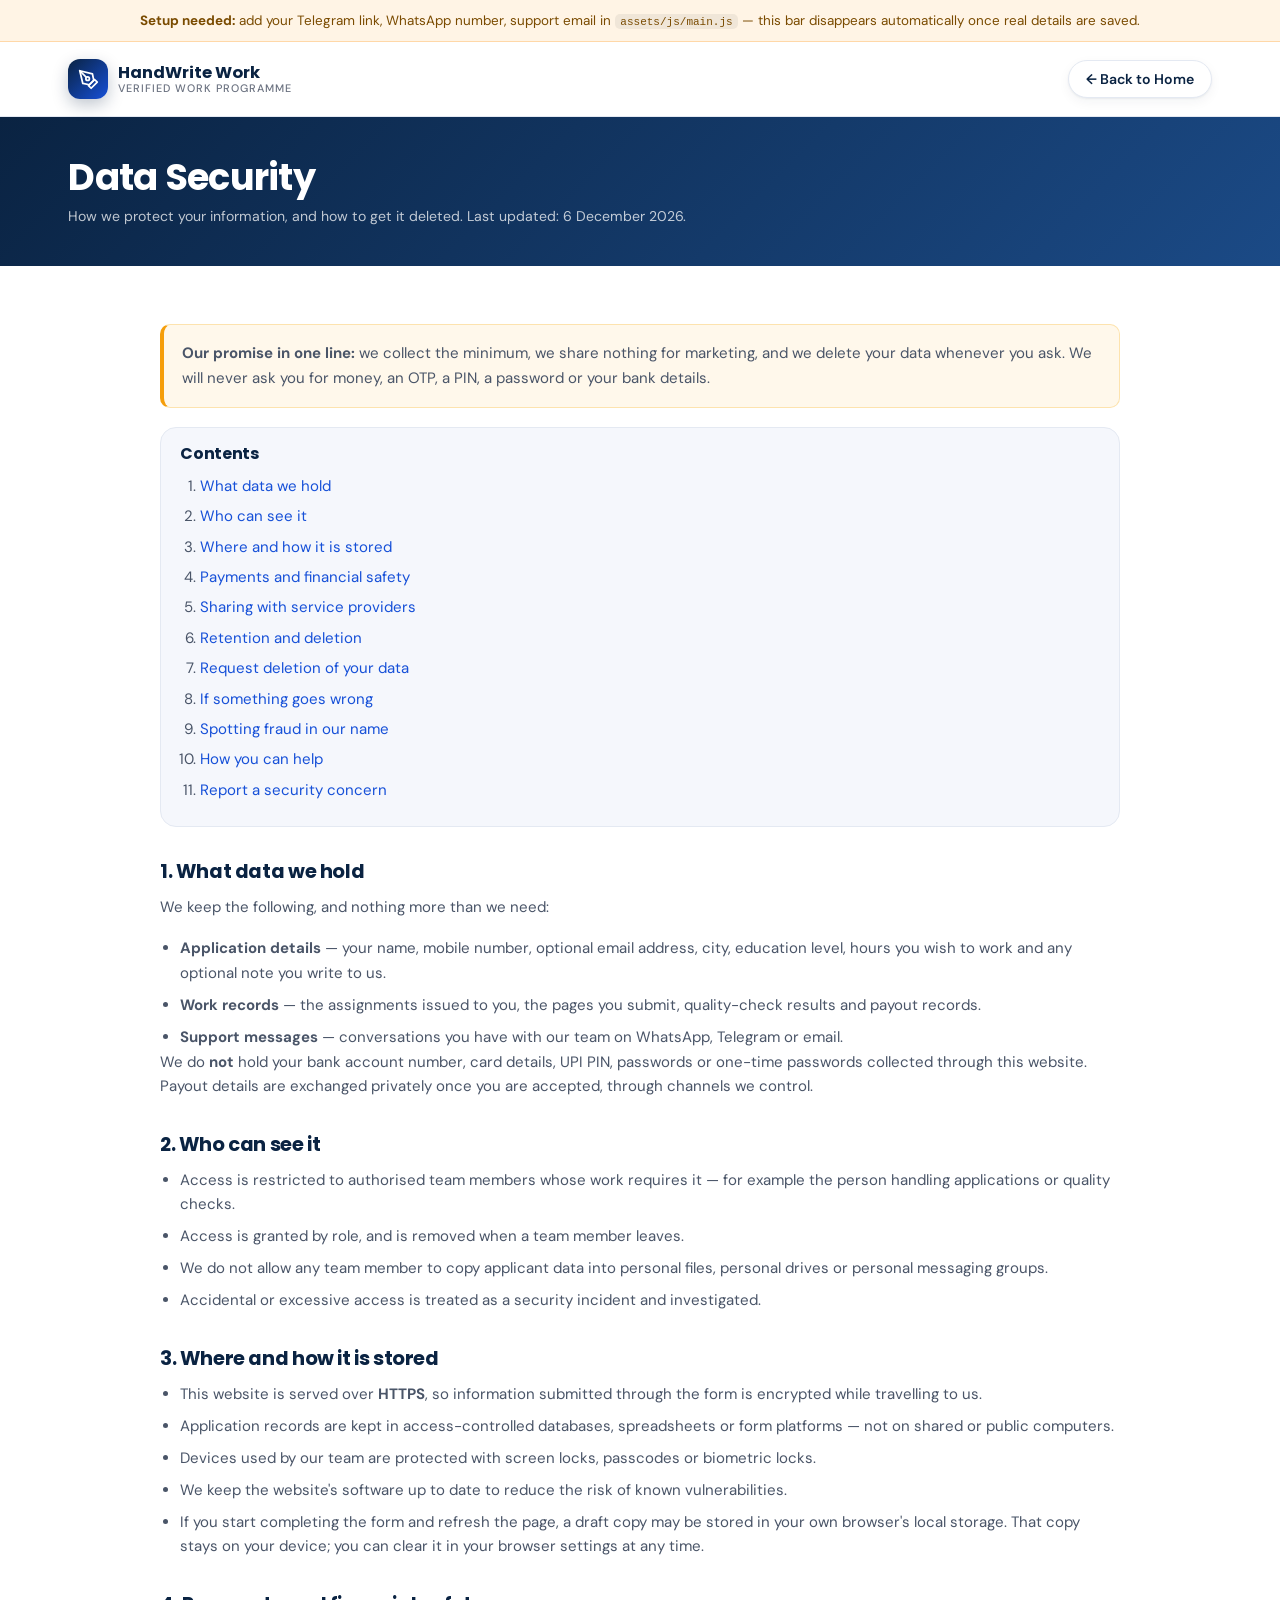
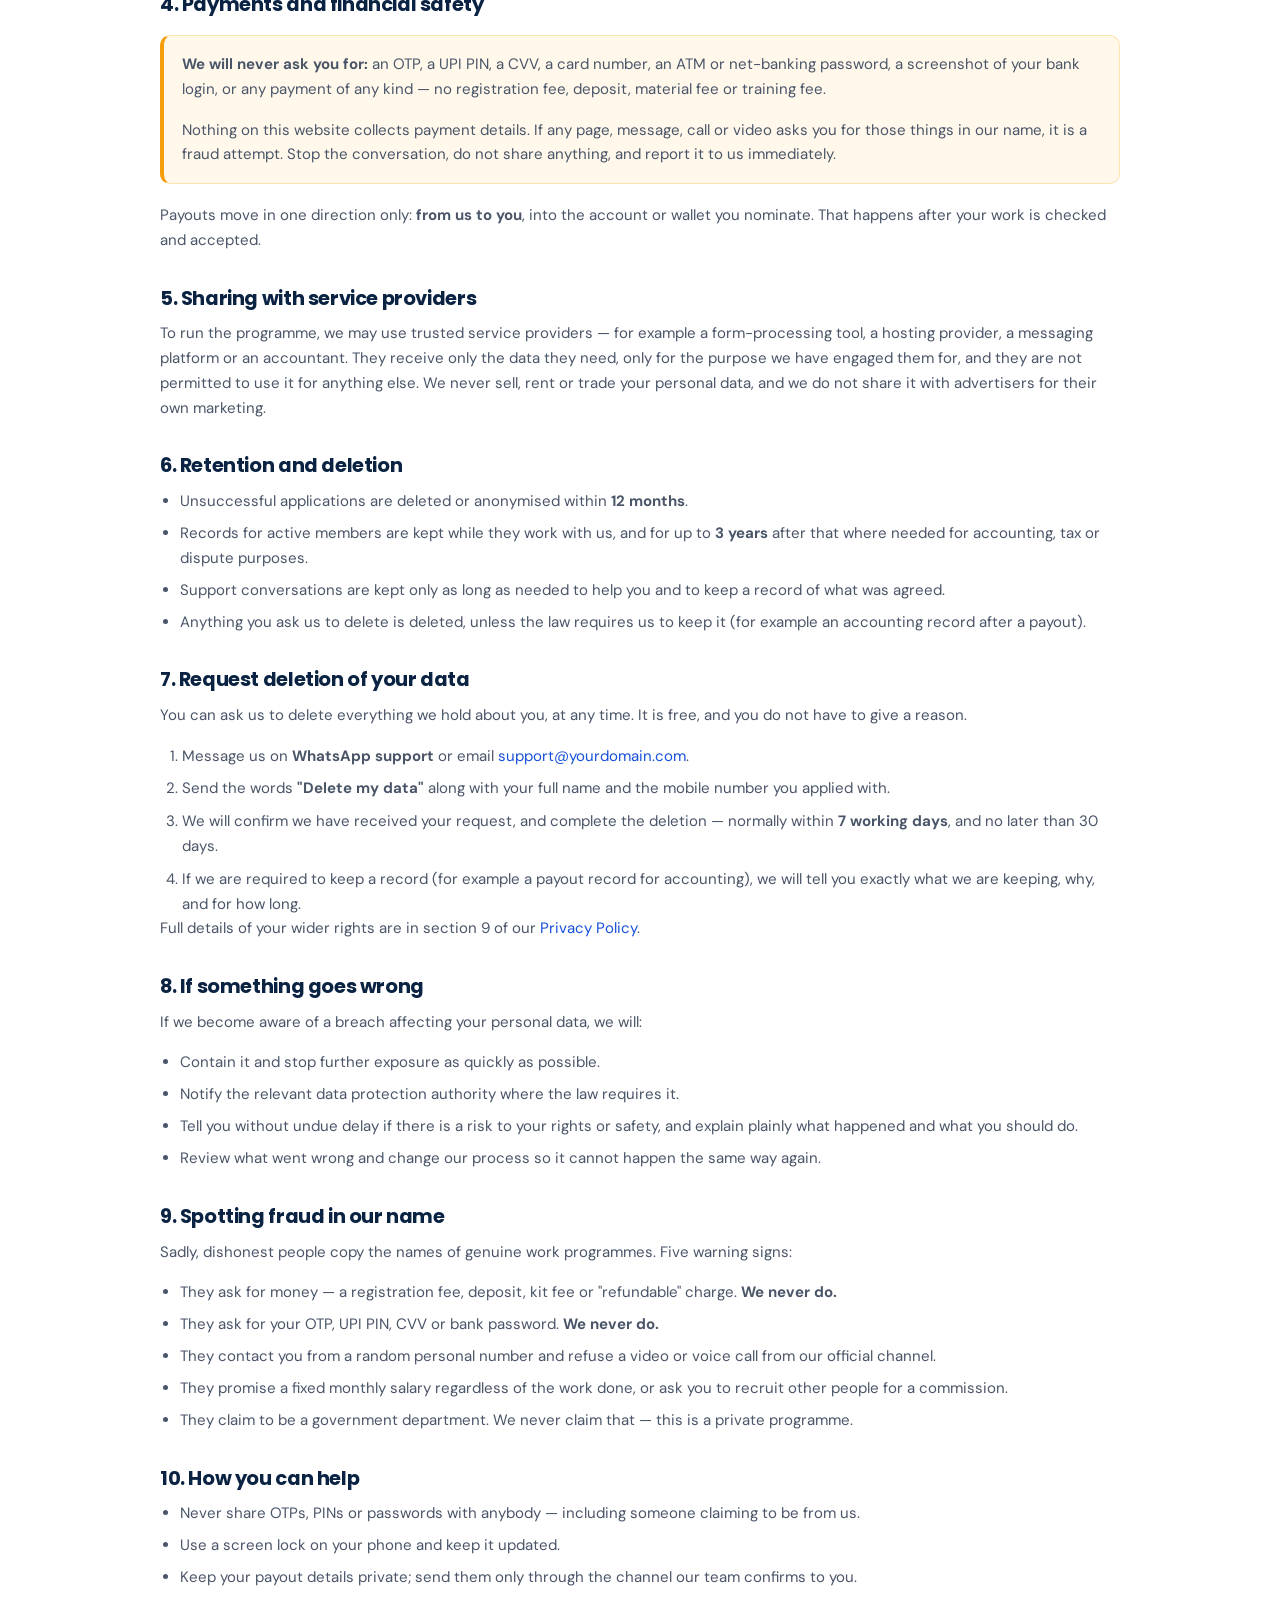
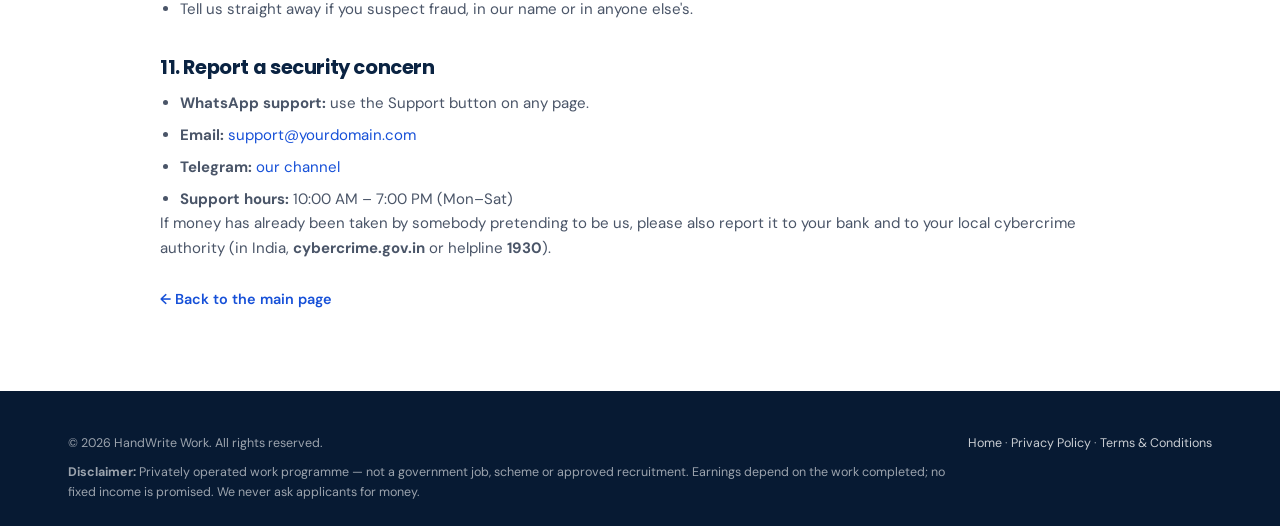
==== data-security.html @ 56290164 "Rebuild as UK-English verified work programme site with replaceable images, video section and full l" ====
<!DOCTYPE html>
<html lang="en-GB">
<head>
  <meta charset="UTF-8" />
  <meta name="viewport" content="width=device-width, initial-scale=1.0" />
  <title>Data Security | HandWrite Work</title>
  <meta name="description" content="How HandWrite Work protects your personal data — access controls, secure storage, fraud warnings, breach notification and how to request deletion of your data." />
  <meta name="theme-color" content="#0a2342" />
  <meta name="robots" content="index, follow" />
  <link rel="icon" type="image/svg+xml" href="assets/images/favicon.svg" />
  <link rel="preconnect" href="https://fonts.googleapis.com" />
  <link rel="preconnect" href="https://fonts.gstatic.com" crossorigin />
  <link href="https://fonts.googleapis.com/css2?family=Poppins:wght@500;600;700&family=DM+Sans:wght@400;500;600;700&display=swap" rel="stylesheet" />
  <link rel="stylesheet" href="assets/css/style.css" />
  <script>document.documentElement.classList.add("js");</script>
</head>
<body class="legal-page">

  <header class="site-header">
    <div class="container header-inner">
      <a href="index.html" class="brand" aria-label="HandWrite Work — home">
        <span class="brand-icon">
          <svg viewBox="0 0 24 24" fill="none" stroke="currentColor" stroke-width="2" stroke-linecap="round" stroke-linejoin="round"><path d="M12 19l7-7 3 3-7 7-3-3z"/><path d="M18 13l-1.5-7.5L2 2l3.5 14.5L13 18l5-5z"/><path d="M2 2l7.586 7.586"/><circle cx="11" cy="11" r="2"/></svg>
        </span>
        <span class="brand-text">
          <span class="js-company">HandWrite Work</span>
          <small>Verified Work Programme</small>
        </span>
      </a>
      <div class="header-cta">
        <a class="btn btn-outline" href="index.html">← Back to Home</a>
      </div>
    </div>
  </header>

  <section class="legal-hero">
    <div class="container">
      <h1>Data Security</h1>
      <p>How we protect your information, and how to get it deleted. Last updated: <span id="lastUpdated">28 September 2026</span>.</p>
    </div>
  </section>

  <main class="container legal-body">

    <div class="callout">
      <p><b>Our promise in one line:</b> we collect the minimum, we share nothing for marketing, and
      we delete your data whenever you ask. We will never ask you for money, an OTP, a PIN, a password
      or your bank details.</p>
    </div>

    <nav class="legal-toc" aria-label="Contents">
      <h2 style="margin-top:0; font-size:1rem;">Contents</h2>
      <ol>
        <li><a href="#what-we-hold">What data we hold</a></li>
        <li><a href="#access">Who can see it</a></li>
        <li><a href="#storage">Where and how it is stored</a></li>
        <li><a href="#payments">Payments and financial safety</a></li>
        <li><a href="#sharing">Sharing with service providers</a></li>
        <li><a href="#retention">Retention and deletion</a></li>
        <li><a href="#deletion">Request deletion of your data</a></li>
        <li><a href="#breach">If something goes wrong</a></li>
        <li><a href="#fraud">Spotting fraud in our name</a></li>
        <li><a href="#your-part">How you can help</a></li>
        <li><a href="#contact">Report a security concern</a></li>
      </ol>
    </nav>

    <h2 id="what-we-hold">1. What data we hold</h2>
    <p>We keep the following, and nothing more than we need:</p>
    <ul class="bullets">
      <li><b>Application details</b> — your name, mobile number, optional email address, city, education level, hours you wish to work and any optional note you write to us.</li>
      <li><b>Work records</b> — the assignments issued to you, the pages you submit, quality-check results and payout records.</li>
      <li><b>Support messages</b> — conversations you have with our team on WhatsApp, Telegram or email.</li>
    </ul>
    <p>We do <b>not</b> hold your bank account number, card details, UPI PIN, passwords or one-time
    passwords collected through this website. Payout details are exchanged privately once you are
    accepted, through channels we control.</p>

    <h2 id="access">2. Who can see it</h2>
    <ul class="bullets">
      <li>Access is restricted to authorised team members whose work requires it — for example the person handling applications or quality checks.</li>
      <li>Access is granted by role, and is removed when a team member leaves.</li>
      <li>We do not allow any team member to copy applicant data into personal files, personal drives or personal messaging groups.</li>
      <li>Accidental or excessive access is treated as a security incident and investigated.</li>
    </ul>

    <h2 id="storage">3. Where and how it is stored</h2>
    <ul class="bullets">
      <li>This website is served over <b>HTTPS</b>, so information submitted through the form is encrypted while travelling to us.</li>
      <li>Application records are kept in access-controlled databases, spreadsheets or form platforms — not on shared or public computers.</li>
      <li>Devices used by our team are protected with screen locks, passcodes or biometric locks.</li>
      <li>We keep the website's software up to date to reduce the risk of known vulnerabilities.</li>
      <li>If you start completing the form and refresh the page, a draft copy may be stored in your own browser's local storage. That copy stays on your device; you can clear it in your browser settings at any time.</li>
    </ul>

    <h2 id="payments">4. Payments and financial safety</h2>
    <div class="callout">
      <p><b>We will never ask you for:</b> an OTP, a UPI PIN, a CVV, a card number, an ATM or net-banking
      password, a screenshot of your bank login, or any payment of any kind — no registration fee,
      deposit, material fee or training fee.</p>
      <p class="mb-0">Nothing on this website collects payment details. If any page, message, call or
      video asks you for those things in our name, it is a fraud attempt. Stop the conversation, do not
      share anything, and report it to us immediately.</p>
    </div>
    <p>Payouts move in one direction only: <b>from us to you</b>, into the account or wallet you
    nominate. That happens after your work is checked and accepted.</p>

    <h2 id="sharing">5. Sharing with service providers</h2>
    <p>To run the programme, we may use trusted service providers — for example a form-processing tool, a
    hosting provider, a messaging platform or an accountant. They receive only the data they need, only
    for the purpose we have engaged them for, and they are not permitted to use it for anything else.
    We never sell, rent or trade your personal data, and we do not share it with advertisers for their
    own marketing.</p>

    <h2 id="retention">6. Retention and deletion</h2>
    <ul class="bullets">
      <li>Unsuccessful applications are deleted or anonymised within <b>12 months</b>.</li>
      <li>Records for active members are kept while they work with us, and for up to <b>3 years</b> after that where needed for accounting, tax or dispute purposes.</li>
      <li>Support conversations are kept only as long as needed to help you and to keep a record of what was agreed.</li>
      <li>Anything you ask us to delete is deleted, unless the law requires us to keep it (for example an accounting record after a payout).</li>
    </ul>

    <h2 id="deletion">7. Request deletion of your data</h2>
    <p>You can ask us to delete everything we hold about you, at any time. It is free, and you do not
    have to give a reason.</p>
    <ol class="numbered">
      <li>Message us on <b>WhatsApp support</b> or email <a class="js-email-text" href="#">support@yourdomain.com</a>.</li>
      <li>Send the words <b>"Delete my data"</b> along with your full name and the mobile number you applied with.</li>
      <li>We will confirm we have received your request, and complete the deletion — normally within <b>7 working days</b>, and no later than 30 days.</li>
      <li>If we are required to keep a record (for example a payout record for accounting), we will tell you exactly what we are keeping, why, and for how long.</li>
    </ol>
    <p>Full details of your wider rights are in section 9 of our
    <a href="privacy-policy.html#your-rights">Privacy Policy</a>.</p>

    <h2 id="breach">8. If something goes wrong</h2>
    <p>If we become aware of a breach affecting your personal data, we will:</p>
    <ul class="bullets">
      <li>Contain it and stop further exposure as quickly as possible.</li>
      <li>Notify the relevant data protection authority where the law requires it.</li>
      <li>Tell you without undue delay if there is a risk to your rights or safety, and explain plainly what happened and what you should do.</li>
      <li>Review what went wrong and change our process so it cannot happen the same way again.</li>
    </ul>

    <h2 id="fraud">9. Spotting fraud in our name</h2>
    <p>Sadly, dishonest people copy the names of genuine work programmes. Five warning signs:</p>
    <ul class="bullets">
      <li>They ask for money — a registration fee, deposit, kit fee or "refundable" charge. <b>We never do.</b></li>
      <li>They ask for your OTP, UPI PIN, CVV or bank password. <b>We never do.</b></li>
      <li>They contact you from a random personal number and refuse a video or voice call from our official channel.</li>
      <li>They promise a fixed monthly salary regardless of the work done, or ask you to recruit other people for a commission.</li>
      <li>They claim to be a government department. We never claim that — this is a private programme.</li>
    </ul>

    <h2 id="your-part">10. How you can help</h2>
    <ul class="bullets">
      <li>Never share OTPs, PINs or passwords with anybody — including someone claiming to be from us.</li>
      <li>Use a screen lock on your phone and keep it updated.</li>
      <li>Keep your payout details private; send them only through the channel our team confirms to you.</li>
      <li>Tell us straight away if you suspect fraud, in our name or in anyone else's.</li>
    </ul>

    <h2 id="contact">11. Report a security concern</h2>
    <ul class="bullets">
      <li><b>WhatsApp support:</b> use the Support button on any page.</li>
      <li><b>Email:</b> <a class="js-email-text" href="#">support@yourdomain.com</a></li>
      <li><b>Telegram:</b> <a class="js-telegram-text" href="#" target="_blank" rel="noopener">our channel</a></li>
      <li><b>Support hours:</b> <span class="js-hours">10:00 AM – 7:00 PM (Mon–Sat)</span></li>
    </ul>
    <p>If money has already been taken by somebody pretending to be us, please also report it to your
    bank and to your local cybercrime authority (in India, <b>cybercrime.gov.in</b> or helpline
    <b>1930</b>).</p>

    <p class="mt-3"><a class="back-link" href="index.html">← Back to the main page</a></p>
  </main>

  <footer class="site-footer footer">
    <div class="container">
      <div class="footer-bottom" style="margin-top:0; border-top:0; padding-top:0;">
        <div>© <span id="year">2026</span> <span class="js-company">HandWrite Work</span>. All rights reserved.</div>
        <div>
          <a href="index.html">Home</a> ·
          <a href="privacy-policy.html">Privacy Policy</a> ·
          <a href="terms.html">Terms &amp; Conditions</a>
        </div>
        <div class="disclaimer-line">
          <b>Disclaimer:</b> Privately operated work programme — not a government job, scheme or approved
          recruitment. Earnings depend on the work completed; no fixed income is promised. We never ask
          applicants for money.
        </div>
      </div>
    </div>
  </footer>

  <script src="assets/js/main.js"></script>
</body>
</html>
---- assets/css/style.css ----
/* ============================================================================
   HandWrite Work — style.css
   Premium, mobile-first design system.  No build step required.
   ============================================================================ */

/* ---------- Design tokens ---------- */
:root {
  --navy: #0a2342;
  --navy-600: #123a6b;
  --navy-500: #1b4a86;
  --primary: #1650d8;
  --primary-600: #1140b0;
  --primary-50: #eef3ff;
  --green: #0f9d58;
  --whatsapp: #1faa59;
  --telegram: #229ed9;
  --amber: #f59e0b;
  --amber-50: #fff8eb;
  --danger: #dc2626;
  --ink: #0f172a;
  --ink-soft: #4a5568;
  --ink-mute: #6b7280;
  --line: #e4e9f2;
  --bg: #f5f7fc;
  --white: #ffffff;

  --r-sm: 10px;
  --r: 16px;
  --r-lg: 22px;
  --r-xl: 30px;

  --sh-1: 0 1px 2px rgba(10, 35, 66, .06), 0 4px 12px rgba(10, 35, 66, .05);
  --sh-2: 0 8px 26px rgba(10, 35, 66, .09);
  --sh-3: 0 20px 55px rgba(10, 35, 66, .16);

  --container: 1180px;
  --header-h: 74px;
}

/* ---------- Reset ---------- */
*, *::before, *::after { box-sizing: border-box; }

html { -webkit-text-size-adjust: 100%; scroll-behavior: smooth; scroll-padding-top: calc(var(--header-h) + 12px); }

body {
  margin: 0;
  font-family: "DM Sans", -apple-system, BlinkMacSystemFont, "Segoe UI", Roboto, sans-serif;
  font-size: 1rem;
  line-height: 1.65;
  color: var(--ink);
  background: var(--bg);
  -webkit-font-smoothing: antialiased;
  overflow-x: hidden;
}

img, svg, video, iframe { max-width: 100%; display: block; }
img { height: auto; }

h1, h2, h3, h4 { font-family: "Poppins", "DM Sans", sans-serif; color: var(--navy); margin: 0 0 .6em; line-height: 1.18; letter-spacing: -0.02em; }
h1 { font-size: clamp(1.95rem, 5.2vw, 3.2rem); font-weight: 700; }
h2 { font-size: clamp(1.5rem, 3.4vw, 2.25rem); font-weight: 700; }
h3 { font-size: 1.12rem; font-weight: 600; }
h4 { font-size: .95rem; font-weight: 600; letter-spacing: .01em; }
p { margin: 0 0 1rem; }
a { color: var(--primary); text-decoration: none; }
a:hover { text-decoration: underline; }
b, strong { font-weight: 700; }
ul, ol { margin: 0; padding: 0; list-style: none; }

:focus-visible { outline: 3px solid rgba(22, 80, 216, .45); outline-offset: 2px; border-radius: 6px; }

.container { width: 100%; max-width: var(--container); margin: 0 auto; padding: 0 1.15rem; }

/* ---------- Buttons ---------- */
.btn {
  --btn-bg: var(--primary);
  --btn-fg: #fff;
  display: inline-flex;
  align-items: center;
  justify-content: center;
  gap: .55rem;
  padding: .82rem 1.35rem;
  border: 1px solid transparent;
  border-radius: 999px;
  background: var(--btn-bg);
  color: var(--btn-fg);
  font-weight: 600;
  font-size: .95rem;
  line-height: 1;
  text-align: center;
  cursor: pointer;
  transition: transform .18s ease, box-shadow .18s ease, background .18s ease, border-color .18s ease;
  box-shadow: var(--sh-1);
  white-space: nowrap;
}
.btn:hover { text-decoration: none; transform: translateY(-2px); box-shadow: var(--sh-2); }
.btn:active { transform: translateY(0); }
.btn svg { width: 18px; height: 18px; flex: 0 0 auto; }

.btn-primary { --btn-bg: linear-gradient(135deg, var(--primary), #2f6bff); box-shadow: 0 8px 22px rgba(22, 80, 216, .28); }
.btn-whatsapp { --btn-bg: var(--whatsapp); }
.btn-telegram { --btn-bg: var(--telegram); }
.btn-amber { --btn-bg: var(--amber); --btn-fg: #3a2600; }
.btn-outline { --btn-bg: #fff; --btn-fg: var(--navy); border-color: var(--line); }
.btn-ghost { --btn-bg: transparent; --btn-fg: var(--navy); border-color: rgba(10, 35, 66, .16); box-shadow: none; }
.btn-wide { width: 100%; }

.cta-row { display: flex; flex-wrap: wrap; gap: .7rem; }

/* ---------- Header ---------- */
.site-header {
  position: sticky; top: 0; z-index: 60;
  background: rgba(255, 255, 255, .88);
  backdrop-filter: saturate(180%) blur(14px);
  border-bottom: 1px solid var(--line);
}
.header-inner { min-height: var(--header-h); display: flex; align-items: center; justify-content: space-between; gap: 1rem; }

.brand { display: inline-flex; align-items: center; gap: .6rem; color: inherit; }
.brand:hover { text-decoration: none; }
.brand-icon {
  width: 40px; height: 40px; border-radius: 12px; flex: 0 0 auto;
  display: grid; place-items: center; color: #fff;
  background: linear-gradient(135deg, var(--navy), var(--primary));
  box-shadow: 0 6px 16px rgba(10, 35, 66, .25);
}
.brand-icon svg { width: 21px; height: 21px; }
.brand-text { font-family: "Poppins", sans-serif; font-weight: 700; font-size: 1.02rem; line-height: 1.15; color: var(--navy); }
.brand-text small { display: block; font-family: "DM Sans", sans-serif; font-weight: 500; font-size: .68rem; letter-spacing: .09em; text-transform: uppercase; color: var(--ink-mute); }

.nav-desktop { display: none; align-items: center; gap: 1.45rem; }
.nav-desktop a { color: var(--ink-soft); font-weight: 500; font-size: .93rem; position: relative; padding: .3rem 0; }
.nav-desktop a:hover { color: var(--navy); text-decoration: none; }
.nav-desktop a.active { color: var(--primary); }
.nav-desktop a.active::after {
  content: ""; position: absolute; left: 0; right: 0; bottom: -2px; height: 2px; border-radius: 2px; background: var(--primary);
}

.header-cta { display: flex; align-items: center; gap: .5rem; }
.header-cta .btn { padding: .68rem 1.05rem; font-size: .88rem; }
.header-cta .btn-ghost { display: none; }

/* ---------- Setup warning bar (disappears once config is filled) ---------- */
.config-bar {
  background: #fff4e5; color: #7a4b00; border-bottom: 1px solid #ffd8a8;
  font-size: .84rem; padding: .6rem 1.15rem; text-align: center;
}
.config-bar code { background: rgba(0,0,0,.06); padding: .1rem .35rem; border-radius: 5px; font-size: .82em; }

/* ---------- Hero ---------- */
.hero {
  position: relative; overflow: hidden;
  background:
    radial-gradient(1000px 520px at 88% -8%, rgba(34, 158, 217, .18), transparent 62%),
    radial-gradient(760px 460px at 4% 6%, rgba(22, 80, 216, .14), transparent 60%),
    linear-gradient(180deg, #ffffff 0%, var(--bg) 100%);
  padding: 2.4rem 0 2.8rem;
}
.hero-grid { display: grid; gap: 2.2rem; }

.badge-row { display: flex; flex-wrap: wrap; gap: .5rem; margin-bottom: 1.15rem; }
.badge {
  display: inline-flex; align-items: center; gap: .42rem;
  padding: .4rem .8rem; border-radius: 999px;
  background: #fff; border: 1px solid var(--line);
  font-size: .79rem; font-weight: 600; color: var(--navy-600);
  box-shadow: var(--sh-1);
}
.badge .dot { width: 7px; height: 7px; border-radius: 50%; background: var(--green); box-shadow: 0 0 0 3px rgba(15, 157, 88, .16); }
.badge-gold { background: var(--amber-50); border-color: #fde3ae; color: #7a4b00; }

h1 .hl {
  background: linear-gradient(180deg, transparent 62%, rgba(245, 158, 11, .42) 62%);
  border-radius: 3px;
}
.hero-sub { font-size: clamp(1rem, 2.4vw, 1.12rem); color: var(--ink-soft); max-width: 34rem; }
.hero-sub b { color: var(--navy); }

.trust-row { display: flex; flex-wrap: wrap; gap: .45rem 1.15rem; margin: 1.35rem 0 0; }
.trust-row span { display: inline-flex; align-items: center; gap: .42rem; font-size: .87rem; font-weight: 600; color: var(--navy-600); }
.check-ic { width: 18px; height: 18px; border-radius: 50%; background: rgba(15, 157, 88, .13); color: var(--green); display: grid; place-items: center; }
.check-ic svg { width: 11px; height: 11px; }

.hero-note {
  margin-top: 1.5rem; padding: .85rem 1rem;
  background: #fff; border: 1px dashed #cdd8ea; border-left: 4px solid var(--amber);
  border-radius: var(--r-sm); font-size: .84rem; color: var(--ink-soft);
}

.hero-media { position: relative; }
.hero-media .frame {
  border-radius: var(--r-xl); overflow: hidden; box-shadow: var(--sh-3);
  border: 7px solid #fff; background: #fff;
}
.hero-media .frame img { width: 100%; aspect-ratio: 4 / 3; object-fit: cover; }

.float-card {
  position: absolute; display: flex; align-items: center; gap: .6rem;
  background: #fff; border-radius: 14px; padding: .6rem .8rem;
  box-shadow: var(--sh-2); font-size: .8rem; font-weight: 700; color: var(--navy); line-height: 1.25;
}
.float-card small { display: block; font-weight: 500; font-size: .72rem; color: var(--ink-mute); }
.float-card .pill { width: 32px; height: 32px; border-radius: 10px; display: grid; place-items: center; flex: 0 0 auto; }
.pill-green { background: rgba(15, 157, 88, .13); color: var(--green); }
.pill-blue { background: rgba(34, 158, 217, .14); color: #1189c4; }
.pill-amber { background: var(--amber-50); color: #b26b00; }
.fc-1 { bottom: .9rem; left: .9rem; }
.fc-2 { top: .9rem; right: .9rem; }

/* ---------- Verified strip ---------- */
.verified-strip {
  background: linear-gradient(135deg, var(--navy) 0%, var(--navy-500) 100%);
  color: #fff; padding: 1.6rem 0;
}
.verified-strip h2 { color: #fff; font-size: 1.05rem; margin: 0 0 .2rem; }
.verified-strip p { color: rgba(255, 255, 255, .74); font-size: .85rem; margin: 0; }
.verified-head { display: flex; align-items: center; gap: .8rem; margin-bottom: 1.15rem; }
.verified-seal {
  width: 46px; height: 46px; flex: 0 0 auto; border-radius: 50%;
  display: grid; place-items: center; background: rgba(255, 255, 255, .12);
  border: 1px solid rgba(255, 255, 255, .28); color: #ffd479;
}
.verified-seal svg { width: 23px; height: 23px; }
.verified-grid { display: grid; gap: .6rem; }
.verified-item {
  display: flex; align-items: center; gap: .55rem;
  background: rgba(255, 255, 255, .07); border: 1px solid rgba(255, 255, 255, .13);
  border-radius: 12px; padding: .65rem .85rem; font-size: .85rem; font-weight: 500;
}
.verified-item .vk {
  width: 20px; height: 20px; border-radius: 50%; flex: 0 0 auto;
  background: rgba(52, 211, 153, .2); color: #6ee7b7; display: grid; place-items: center;
}
.verified-item .vk svg { width: 12px; height: 12px; }

/* ---------- Stats ---------- */
.stats { background: #fff; border-bottom: 1px solid var(--line); }
.stats-grid { display: grid; grid-template-columns: repeat(2, 1fr); gap: 1rem; padding: 1.5rem 0; }
.stats-grid > div { text-align: center; padding: .4rem; }
.stat-num { font-family: "Poppins", sans-serif; font-weight: 700; font-size: clamp(1.1rem, 3.4vw, 1.5rem); color: var(--navy); line-height: 1.2; }
.stat-label { font-size: .78rem; color: var(--ink-mute); font-weight: 500; }

/* ---------- Section shell ---------- */
.section { padding: 3.2rem 0; }
.section-head { max-width: 46rem; margin-bottom: 2rem; }
.eyebrow {
  display: inline-block; margin-bottom: .7rem; padding: .32rem .78rem;
  background: var(--primary-50); color: var(--primary-600);
  border-radius: 999px; font-size: .74rem; font-weight: 700;
  letter-spacing: .09em; text-transform: uppercase;
}
.lead { color: var(--ink-soft); font-size: 1.02rem; }

.split { display: grid; gap: 2rem; align-items: center; }
.work-img img { width: 100%; border-radius: var(--r-lg); box-shadow: var(--sh-2); aspect-ratio: 4 / 3; object-fit: cover; }

/* ---------- Cards ---------- */
.cards { display: grid; gap: 1rem; }
.card {
  background: #fff; border: 1px solid var(--line); border-radius: var(--r-lg);
  padding: 1.35rem 1.25rem; box-shadow: var(--sh-1);
  transition: transform .2s ease, box-shadow .2s ease, border-color .2s ease;
}
.card:hover { transform: translateY(-3px); box-shadow: var(--sh-2); border-color: #d3ddf0; }
.card h3 { margin-bottom: .35rem; }
.card p { margin: 0; color: var(--ink-soft); font-size: .9rem; }
.ic { width: 44px; height: 44px; border-radius: 13px; display: grid; place-items: center; margin-bottom: .85rem; }
.ic svg { width: 21px; height: 21px; }
.ic-blue { background: var(--primary-50); color: var(--primary); }
.ic-green { background: rgba(15, 157, 88, .12); color: var(--green); }
.ic-amber { background: var(--amber-50); color: #b26b00; }
.ic-teal { background: rgba(34, 158, 217, .13); color: #1189c4; }
.ic-navy { background: rgba(10, 35, 66, .08); color: var(--navy); }

/* ---------- Steps ---------- */
.steps { display: grid; gap: 1rem; counter-reset: step; }
.step {
  position: relative; background: #fff; border: 1px solid var(--line);
  border-radius: var(--r-lg); padding: 1.3rem 1.25rem 1.3rem 1.25rem; box-shadow: var(--sh-1);
}
.step-num {
  width: 36px; height: 36px; border-radius: 11px; display: grid; place-items: center;
  background: linear-gradient(135deg, var(--navy), var(--primary)); color: #fff;
  font-family: "Poppins", sans-serif; font-weight: 700; font-size: .92rem; margin-bottom: .8rem;
}
.step h3 { margin-bottom: .3rem; font-size: 1.05rem; }
.step p { margin: 0; color: var(--ink-soft); font-size: .89rem; }

/* ---------- Tick lists ---------- */
.tick-list { display: grid; gap: .7rem; }
.tick-list li { display: flex; gap: .65rem; align-items: flex-start; font-size: .92rem; color: var(--ink-soft); }
.tick-list li b { color: var(--navy); }
.tk { width: 21px; height: 21px; flex: 0 0 auto; margin-top: .18rem; border-radius: 50%; background: rgba(15, 157, 88, .13); color: var(--green); display: grid; place-items: center; }
.tk svg { width: 12px; height: 12px; }
.cross-list li .tk { background: rgba(220, 38, 38, .1); color: var(--danger); }

/* ---------- Payout / highlight bands ---------- */
.band { background: #fff; border-top: 1px solid var(--line); border-bottom: 1px solid var(--line); }
.payout-grid { display: grid; gap: 1.1rem; }
.payout-card {
  background: linear-gradient(150deg, var(--navy) 0%, var(--navy-600) 100%);
  color: #fff; border-radius: var(--r-lg); padding: 1.6rem 1.4rem; box-shadow: var(--sh-2);
}
.payout-card h3 { color: #fff; }
.payout-card p { color: rgba(255, 255, 255, .8); font-size: .9rem; }
.methods { display: flex; flex-wrap: wrap; gap: .5rem; margin-top: .9rem; }
.method {
  display: inline-flex; align-items: center; gap: .4rem;
  background: rgba(255, 255, 255, .12); border: 1px solid rgba(255, 255, 255, .2);
  border-radius: 999px; padding: .38rem .8rem; font-size: .8rem; font-weight: 600;
}
.fee-card {
  background: #fff; border: 1px solid var(--line); border-radius: var(--r-lg);
  padding: 1.5rem 1.35rem; box-shadow: var(--sh-1);
}
.fee-card .big {
  font-family: "Poppins", sans-serif; font-size: 2rem; font-weight: 700; color: var(--green);
  line-height: 1; margin-bottom: .35rem;
}

/* ---------- Section blocks on white ---------- */
.on-white { background: #fff; }
.sec-grid { display: grid; gap: 1rem; }
.sec-item { background: #fff; border: 1px solid var(--line); border-radius: var(--r-lg); padding: 1.3rem 1.2rem; box-shadow: var(--sh-1); }
.sec-item .ic { margin-bottom: .8rem; }
.sec-item h3 { font-size: 1.01rem; margin-bottom: .3rem; }
.sec-item p { margin: 0; font-size: .88rem; color: var(--ink-soft); }

/* ---------- Video ---------- */
.video-wrap { display: grid; gap: 1.5rem; align-items: center; }
.video-stage {
  position: relative; width: 100%; aspect-ratio: 16 / 9; border-radius: var(--r-lg);
  overflow: hidden; cursor: pointer; background-color: var(--navy); background-size: cover; background-position: center;
  box-shadow: var(--sh-3); border: 1px solid rgba(10, 35, 66, .12);
}
.video-stage::after {
  content: ""; position: absolute; inset: 0;
  background: linear-gradient(180deg, rgba(6, 22, 44, .12) 0%, rgba(6, 22, 44, .55) 100%);
  transition: opacity .2s ease;
}
.video-stage:hover::after { opacity: .82; }
.video-stage.playing::after { display: none; }
.video-stage iframe, .video-stage video { position: absolute; inset: 0; width: 100%; height: 100%; border: 0; }
.play-btn {
  position: absolute; z-index: 2; top: 50%; left: 50%; transform: translate(-50%, -50%);
  width: 76px; height: 76px; border-radius: 50%; border: 0; cursor: pointer;
  display: grid; place-items: center; color: #fff;
  background: rgba(255, 255, 255, .16); backdrop-filter: blur(6px);
  box-shadow: 0 0 0 12px rgba(255, 255, 255, .12);
  transition: transform .2s ease, background .2s ease;
}
.video-stage:hover .play-btn { transform: translate(-50%, -50%) scale(1.07); background: var(--primary); }
.play-btn svg { width: 27px; height: 27px; margin-left: 3px; }
.video-badge {
  position: absolute; z-index: 2; top: .9rem; left: .9rem;
  background: rgba(255, 255, 255, .92); color: var(--navy);
  border-radius: 999px; padding: .35rem .8rem; font-size: .76rem; font-weight: 700;
}
.video-caption {
  position: absolute; z-index: 2; left: 1rem; right: 1rem; bottom: .9rem;
  color: #fff; font-size: .88rem; font-weight: 500; text-shadow: 0 1px 6px rgba(0, 0, 0, .45);
}
.video-soon {
  position: absolute; z-index: 3; left: 50%; bottom: 1rem; transform: translate(-50%, 12px);
  background: rgba(255, 255, 255, .96); color: var(--navy); border-radius: 999px;
  padding: .45rem .95rem; font-size: .8rem; font-weight: 600; opacity: 0;
  transition: opacity .25s ease, transform .25s ease; pointer-events: none; white-space: nowrap;
}
.video-soon.show { opacity: 1; transform: translate(-50%, 0); }

/* ---------- Channels ---------- */
.channels { display: grid; gap: 1rem; }
.channel {
  border-radius: var(--r-lg); padding: 1.4rem 1.3rem; border: 1px solid var(--line);
  background: #fff; box-shadow: var(--sh-1);
}
.channel h3 { display: flex; align-items: center; gap: .5rem; margin-bottom: .35rem; }
.channel h3 svg { width: 20px; height: 20px; }
.channel p { font-size: .89rem; color: var(--ink-soft); }
.channel-telegram { border-top: 4px solid var(--telegram); }
.channel-whatsapp { border-top: 4px solid var(--whatsapp); }
.channel-primary { border-top: 4px solid var(--primary); }

/* ---------- FAQ ---------- */
.faq-list { display: grid; gap: .65rem; }
details.faq {
  background: #fff; border: 1px solid var(--line); border-radius: var(--r);
  padding: 0 1.1rem; box-shadow: var(--sh-1); transition: border-color .2s ease;
}
details.faq[open] { border-color: #cbd8ee; }
details.faq summary {
  cursor: pointer; list-style: none; padding: 1rem 0;
  font-weight: 600; color: var(--navy); font-size: .95rem;
  display: flex; align-items: center; justify-content: space-between; gap: 1rem;
}
details.faq summary::-webkit-details-marker { display: none; }
details.faq summary::after {
  content: "+"; flex: 0 0 auto; width: 24px; height: 24px; border-radius: 8px;
  display: grid; place-items: center; background: var(--primary-50); color: var(--primary);
  font-weight: 700; font-size: 1rem; transition: transform .2s ease;
}
details.faq[open] summary::after { content: "–"; }
details.faq p { margin: 0 0 1rem; color: var(--ink-soft); font-size: .9rem; }

/* ---------- Apply / form ---------- */
.apply { background: linear-gradient(180deg, #fff 0%, var(--bg) 100%); }
.apply-grid { display: grid; gap: 2rem; }
.side-points { display: grid; gap: .8rem; margin-top: 1.3rem; }
.side-point { display: flex; gap: .75rem; align-items: flex-start; }
.side-point .ic { margin: 0; width: 40px; height: 40px; border-radius: 12px; }
.side-point b { display: block; color: var(--navy); font-size: .93rem; }
.side-point span { font-size: .85rem; color: var(--ink-mute); }

.form-card {
  background: #fff; border: 1px solid var(--line); border-radius: var(--r-xl);
  padding: 1.6rem 1.3rem; box-shadow: var(--sh-3);
}
.form-card h3 { margin-bottom: .25rem; }
.form-card .sub { font-size: .84rem; color: var(--ink-mute); margin-bottom: 1.2rem; }
.form-row { display: grid; gap: .9rem; }
.field { display: flex; flex-direction: column; gap: .32rem; }
.field label { font-size: .82rem; font-weight: 600; color: var(--navy-600); }
.field .req { color: var(--danger); }
.field input, .field select, .field textarea {
  width: 100%; padding: .74rem .85rem; font: inherit; font-size: .92rem; color: var(--ink);
  background: #fbfcfe; border: 1.5px solid var(--line); border-radius: 12px;
  transition: border-color .16s ease, box-shadow .16s ease, background .16s ease;
}
.field textarea { resize: vertical; min-height: 84px; }
.field input:focus, .field select:focus, .field textarea:focus {
  outline: none; background: #fff; border-color: var(--primary);
  box-shadow: 0 0 0 4px rgba(22, 80, 216, .12);
}
.field .err { display: none; font-size: .76rem; color: var(--danger); font-weight: 500; }
.field.invalid input, .field.invalid select { border-color: var(--danger); background: #fff5f5; }
.field.invalid .err { display: block; }

.hp { position: absolute; left: -9999px; opacity: 0; height: 0; overflow: hidden; }

.consent-box {
  display: flex; gap: .65rem; align-items: flex-start; margin: 1.1rem 0 .2rem;
  padding: .9rem; background: var(--primary-50); border: 1.5px solid #d8e3fb; border-radius: 14px;
}
.consent-box input { width: 19px; height: 19px; margin-top: .18rem; flex: 0 0 auto; accent-color: var(--primary); }
.consent-box label { font-size: .82rem; color: var(--ink-soft); line-height: 1.55; }
.consent-box.invalid { border-color: var(--danger); background: #fff5f5; }

.form-foot { display: flex; flex-wrap: wrap; gap: .6rem; margin-top: 1.15rem; align-items: center; }
.form-foot .btn { flex: 1 1 12rem; }
.form-tiny { font-size: .76rem; color: var(--ink-mute); margin: .85rem 0 0; }

.form-success { display: none; text-align: center; padding: 1.4rem .5rem; }
.form-success.show { display: block; animation: pop .35s ease both; }
.form-success .ok-ic {
  width: 60px; height: 60px; margin: 0 auto .9rem; border-radius: 50%;
  background: rgba(15, 157, 88, .13); color: var(--green); display: grid; place-items: center;
}
.form-success .ok-ic svg { width: 30px; height: 30px; }
@keyframes pop { from { opacity: 0; transform: scale(.96); } to { opacity: 1; transform: scale(1); } }

/* ---------- Final CTA ---------- */
.final-cta {
  background: linear-gradient(135deg, var(--navy) 0%, var(--primary-600) 100%);
  color: #fff; border-radius: var(--r-xl); padding: 2rem 1.5rem; text-align: center;
  box-shadow: var(--sh-3);
}
.final-cta h2 { color: #fff; }
.final-cta p { color: rgba(255, 255, 255, .82); max-width: 34rem; margin: 0 auto 1.3rem; }
.final-cta .cta-row { justify-content: center; }

/* ---------- Footer ---------- */
.site-footer { background: #071a33; color: rgba(255, 255, 255, .74); padding: 2.6rem 0 1.4rem; margin-top: 3rem; }
.footer-grid { display: grid; gap: 1.8rem; }
.footer-brand .brand-text { color: #fff; }
.footer-brand .brand-text small { color: rgba(255, 255, 255, .55); }
.footer-brand p { font-size: .88rem; margin-top: .9rem; max-width: 26rem; }
.footer h4 { color: #fff; margin-bottom: .85rem; font-size: .86rem; letter-spacing: .06em; text-transform: uppercase; }
.footer-links, .footer-contact { display: grid; gap: .55rem; }
.footer-links a, .footer-contact a { color: rgba(255, 255, 255, .74); font-size: .88rem; }
.footer-links a:hover, .footer-contact a:hover { color: #fff; text-decoration: none; }
.footer-contact li { display: flex; gap: .55rem; align-items: flex-start; font-size: .88rem; }
.footer-contact svg { width: 17px; height: 17px; flex: 0 0 auto; margin-top: .18rem; opacity: .8; }
.footer-badges { display: flex; flex-wrap: wrap; gap: .45rem; margin-top: 1rem; }
.fbadge {
  display: inline-flex; align-items: center; gap: .35rem; font-size: .74rem; font-weight: 600;
  background: rgba(255, 255, 255, .08); border: 1px solid rgba(255, 255, 255, .16);
  border-radius: 999px; padding: .3rem .7rem; color: #cfe0ff;
}
.footer-bottom {
  margin-top: 2rem; padding-top: 1.2rem; border-top: 1px solid rgba(255, 255, 255, .12);
  display: grid; gap: .6rem; font-size: .78rem; color: rgba(255, 255, 255, .6);
}
.footer-bottom a { color: rgba(255, 255, 255, .78); }
.disclaimer-line { max-width: 62rem; line-height: 1.6; }

/* ---------- Floating WhatsApp + sticky bar ---------- */
.float-wa {
  position: fixed; right: 1rem; bottom: 5.6rem; z-index: 55;
  width: 54px; height: 54px; border-radius: 50%; background: var(--whatsapp); color: #fff;
  display: grid; place-items: center; box-shadow: 0 10px 26px rgba(31, 170, 89, .42);
  transition: transform .2s ease;
}
.float-wa:hover { transform: scale(1.07); }
.float-wa svg { width: 28px; height: 28px; }

.sticky-bar {
  position: fixed; left: 0; right: 0; bottom: 0; z-index: 60;
  display: grid; grid-template-columns: repeat(3, 1fr); gap: .45rem;
  padding: .55rem .7rem calc(.55rem + env(safe-area-inset-bottom));
  background: rgba(255, 255, 255, .95); backdrop-filter: blur(12px);
  border-top: 1px solid var(--line); box-shadow: 0 -6px 22px rgba(10, 35, 66, .09);
}
.sticky-bar .btn { padding: .68rem .5rem; font-size: .82rem; border-radius: 12px; }
.sticky-bar .btn svg { width: 16px; height: 16px; }

/* ---------- Reveal on scroll ----------
   Only hidden when JavaScript is available (html.js), so the page is always
   readable if scripts are blocked or fail to load. */
html.js .reveal { opacity: 0; transform: translateY(16px); transition: opacity .55s ease, transform .55s ease; }
html.js .reveal.in { opacity: 1; transform: none; }

/* ---------- Legal pages ---------- */
.legal-page { background: #fff; }
.legal-hero { background: linear-gradient(135deg, var(--navy) 0%, var(--navy-500) 100%); color: #fff; padding: 2.4rem 0; }
.legal-hero h1 { color: #fff; font-size: clamp(1.6rem, 4vw, 2.3rem); margin-bottom: .35rem; }
.legal-hero p { color: rgba(255, 255, 255, .74); margin: 0; font-size: .88rem; }
.legal-body { padding: 2.4rem 0 1rem; max-width: 60rem; }
.legal-body h2 { font-size: 1.22rem; margin-top: 2.1rem; }
.legal-body h3 { font-size: 1.02rem; margin-top: 1.4rem; }
.legal-body p, .legal-body li { color: var(--ink-soft); font-size: .94rem; }
.legal-body ul.bullets { list-style: disc; padding-left: 1.25rem; display: grid; gap: .45rem; }
.legal-body ul.bullets li { list-style: disc; }
.legal-body ol.numbered { list-style: decimal; padding-left: 1.35rem; display: grid; gap: .5rem; }
.legal-body ol.numbered li { list-style: decimal; }
.legal-table { width: 100%; border-collapse: collapse; margin: 1rem 0; font-size: .88rem; }
.legal-table th, .legal-table td { border: 1px solid var(--line); padding: .6rem .7rem; text-align: left; vertical-align: top; }
.legal-table th { background: var(--primary-50); color: var(--navy); font-weight: 600; }
.callout {
  background: var(--amber-50); border: 1px solid #fde3ae; border-left: 4px solid var(--amber);
  border-radius: var(--r-sm); padding: 1rem 1.1rem; margin: 1.2rem 0;
}
.callout p:last-child { margin-bottom: 0; }
.legal-toc { background: var(--bg); border: 1px solid var(--line); border-radius: var(--r); padding: 1.1rem 1.2rem; }
.legal-toc ol { list-style: decimal; padding-left: 1.25rem; }
.legal-toc li { list-style: decimal; margin-bottom: .35rem; }
.back-link { display: inline-flex; align-items: center; gap: .4rem; font-weight: 600; font-size: .9rem; }

/* ---------- Thank-you page ---------- */
.thanks-wrap { min-height: 60vh; display: grid; place-items: center; padding: 3rem 0; }
.thanks-card {
  background: #fff; border: 1px solid var(--line); border-radius: var(--r-xl);
  padding: 2.2rem 1.5rem; text-align: center; box-shadow: var(--sh-3); max-width: 42rem;
}
.thanks-card .ok-ic {
  width: 72px; height: 72px; margin: 0 auto 1.1rem; border-radius: 50%;
  background: rgba(15, 157, 88, .13); color: var(--green); display: grid; place-items: center;
}
.thanks-card .ok-ic svg { width: 36px; height: 36px; }
.thanks-steps { text-align: left; margin: 1.6rem 0; display: grid; gap: .7rem; }
.thanks-steps li { display: flex; gap: .65rem; align-items: flex-start; font-size: .9rem; color: var(--ink-soft); }

/* ---------- Utilities ---------- */
.text-center { text-align: center; }
.mt-1 { margin-top: .5rem; } .mt-2 { margin-top: 1rem; } .mt-3 { margin-top: 1.6rem; }
.mb-0 { margin-bottom: 0; }
.sr-only { position: absolute; width: 1px; height: 1px; padding: 0; margin: -1px; overflow: hidden; clip: rect(0 0 0 0); white-space: nowrap; border: 0; }

/* ---------- Responsive ---------- */
@media (min-width: 640px) {
  .stats-grid { grid-template-columns: repeat(4, 1fr); padding: 1.8rem 0; }
  .cards { grid-template-columns: repeat(2, 1fr); }
  .steps { grid-template-columns: repeat(2, 1fr); }
  .verified-grid { grid-template-columns: repeat(2, 1fr); }
  .sec-grid { grid-template-columns: repeat(2, 1fr); }
  .channels { grid-template-columns: repeat(2, 1fr); }
  .form-row.two { grid-template-columns: repeat(2, 1fr); }
  .footer-grid { grid-template-columns: repeat(2, 1fr); }
  .footer-bottom { grid-template-columns: 1fr auto; align-items: center; }
  .float-wa { bottom: 1.4rem; }
  .sticky-bar { display: none; }
  .form-card { padding: 1.9rem 1.7rem; }
}

@media (min-width: 900px) {
  .section { padding: 4.4rem 0; }
  .nav-desktop { display: flex; }
  .header-cta .btn-ghost { display: inline-flex; }
  .hero { padding: 3.6rem 0 4.2rem; }
  .hero-grid { grid-template-columns: 1.06fr .94fr; align-items: center; gap: 3rem; }
  .split { grid-template-columns: 1fr 1fr; gap: 3rem; }
  .cards.four { grid-template-columns: repeat(4, 1fr); }
  .cards.three { grid-template-columns: repeat(3, 1fr); }
  .steps { grid-template-columns: repeat(3, 1fr); }
  .verified-grid { grid-template-columns: repeat(4, 1fr); }
  .sec-grid { grid-template-columns: repeat(4, 1fr); }
  .payout-grid { grid-template-columns: 1.15fr .85fr; align-items: stretch; }
  .video-wrap { grid-template-columns: 1.25fr .75fr; gap: 2.5rem; }
  .apply-grid { grid-template-columns: .92fr 1.08fr; gap: 3rem; align-items: start; }
  .footer-grid { grid-template-columns: 1.4fr 1fr 1fr 1.2fr; gap: 2.2rem; }
  .final-cta { padding: 3rem 2.5rem; }
}

@media (min-width: 1100px) {
  .steps { grid-template-columns: repeat(5, 1fr); }
}

@media (prefers-reduced-motion: reduce) {
  * { animation-duration: .001ms !important; transition-duration: .001ms !important; }
  html { scroll-behavior: auto; }
  .reveal { opacity: 1; transform: none; }
}

/* ---------- Print ---------- */
@media print {
  .site-header, .sticky-bar, .float-wa, .config-bar, .final-cta { display: none !important; }
  body { background: #fff; }
}
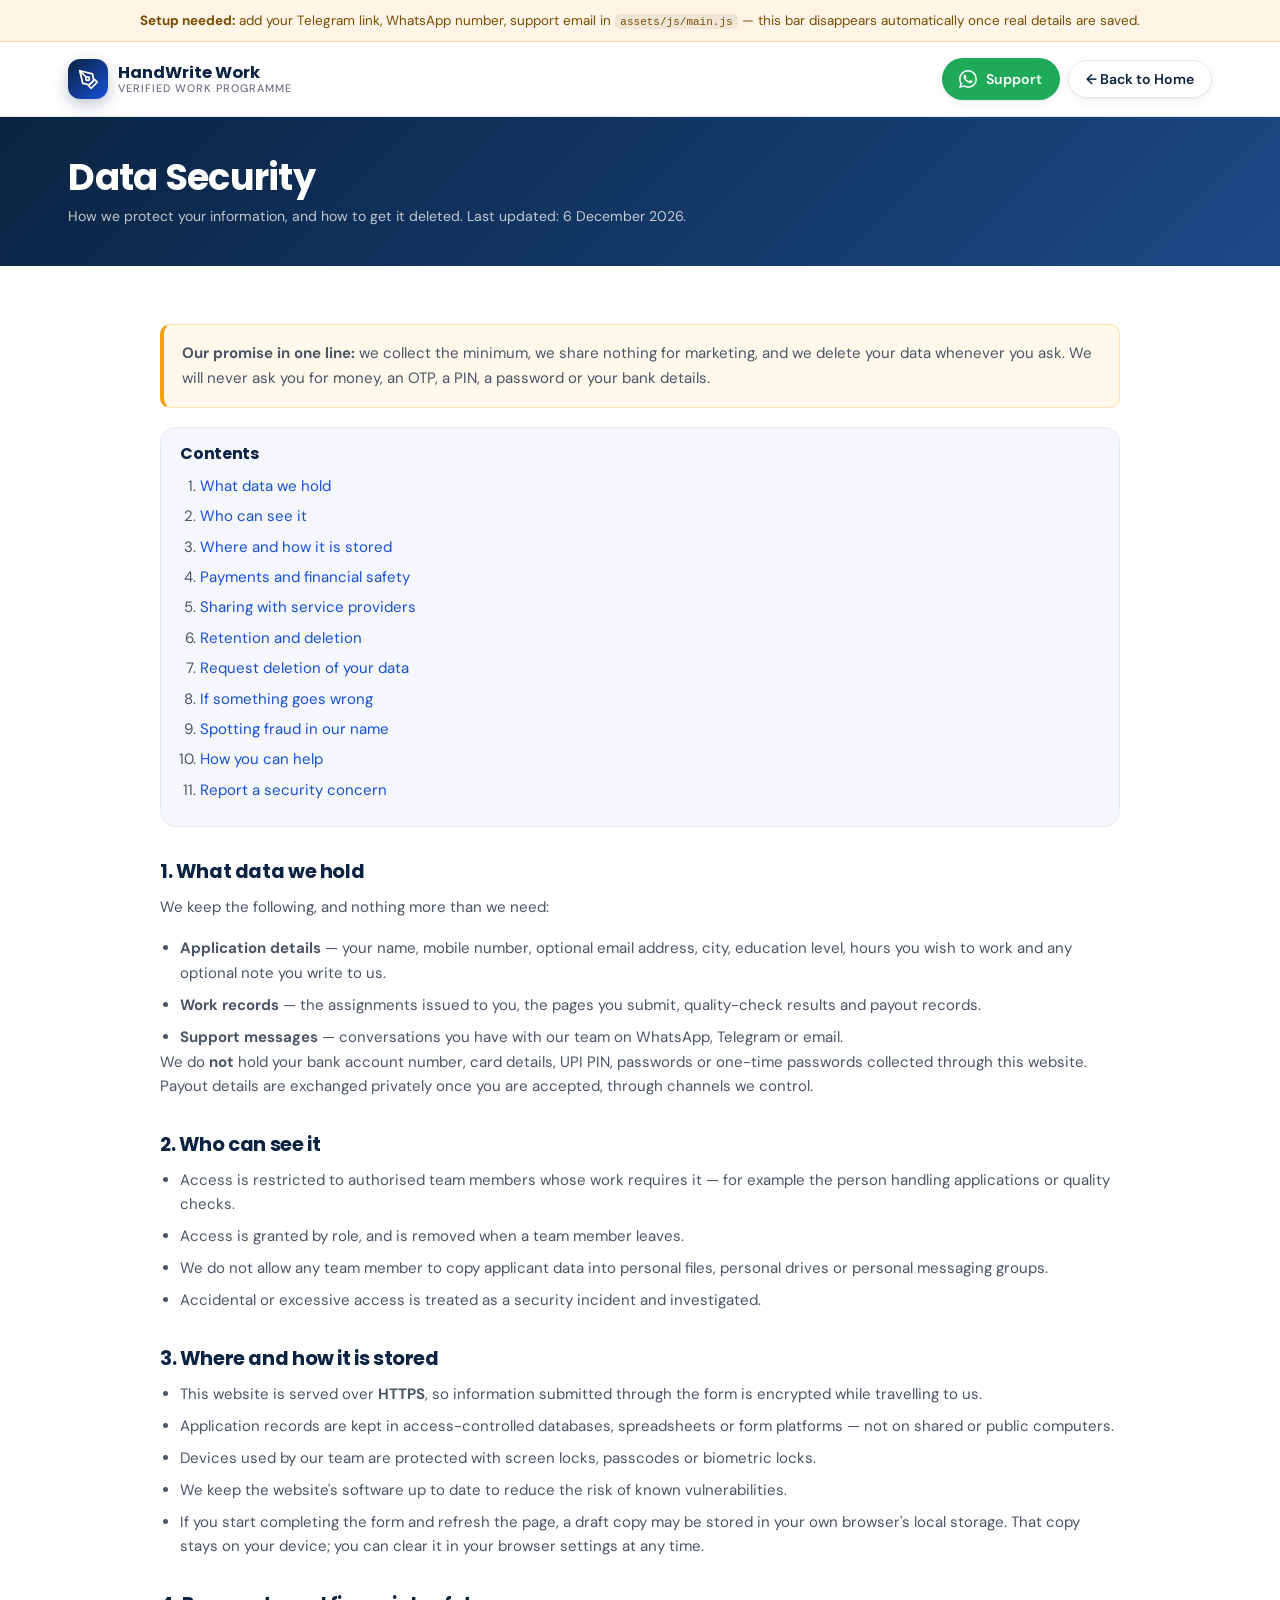
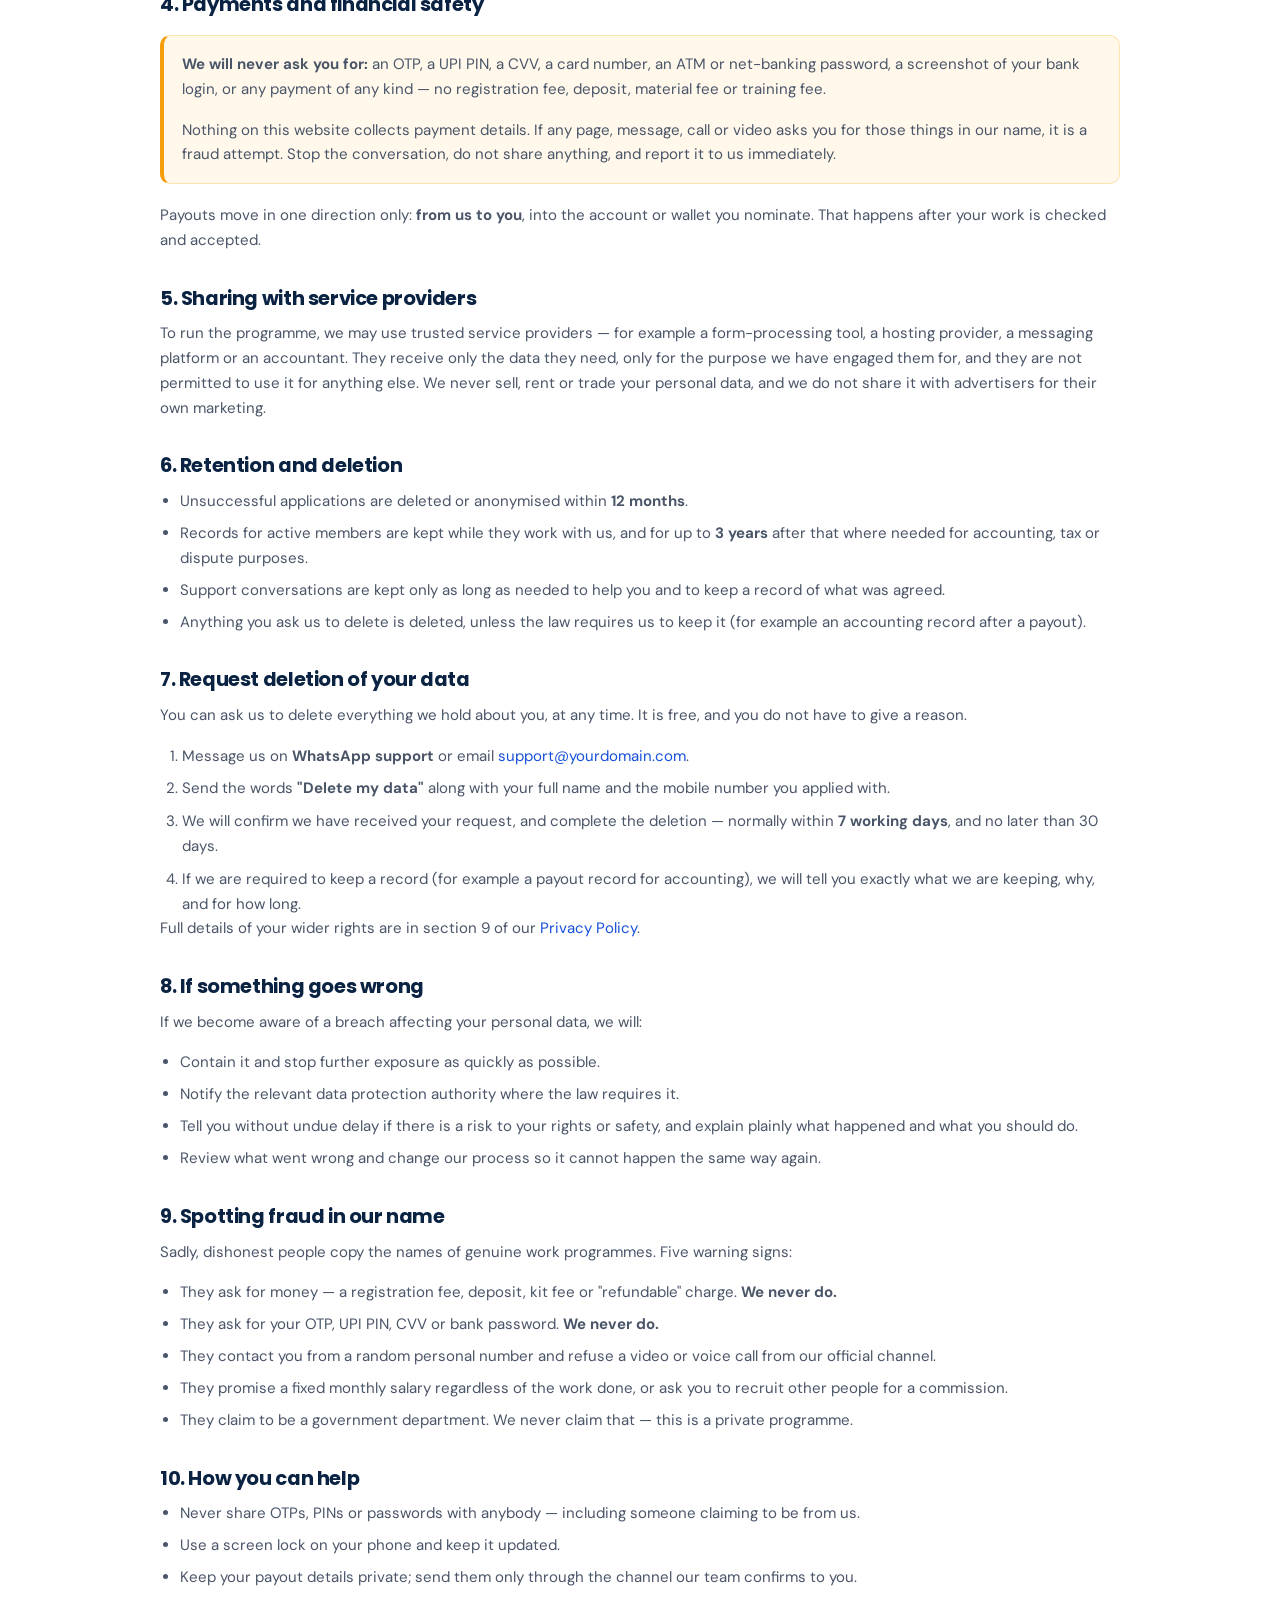
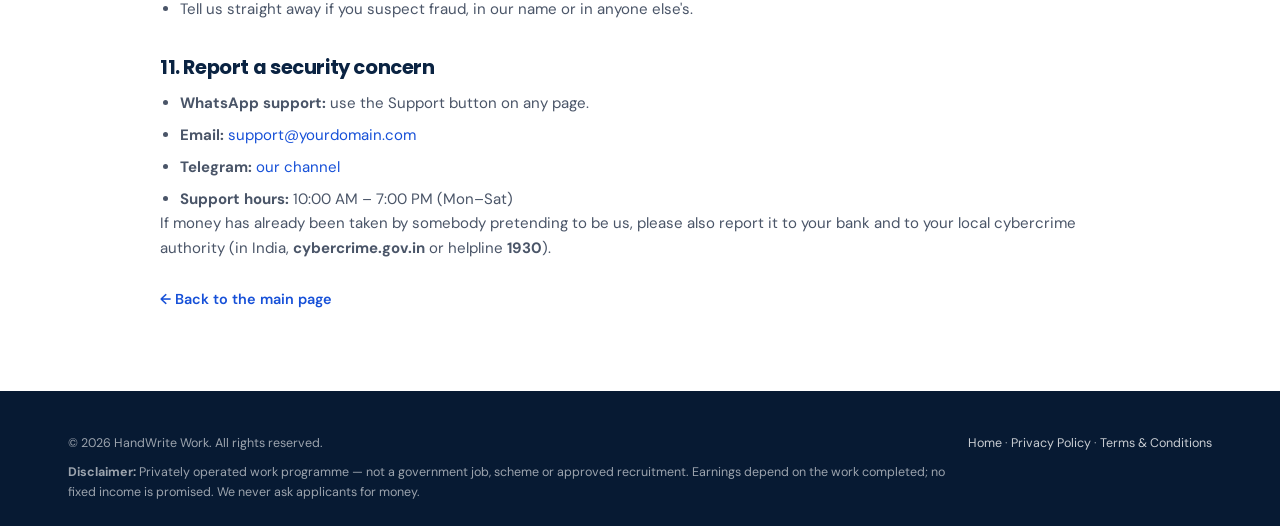
==== commit 09ff17ef: "Add WhatsApp support button to legal page headers and harden form flow - Legal and thank-you pages n" ====
--- a/data-security.html
+++ b/data-security.html
@@ -28,6 +28,10 @@
         </span>
       </a>
       <div class="header-cta">
+        <a class="btn btn-whatsapp js-whatsapp" href="#" target="_blank" rel="noopener">
+          <svg viewBox="0 0 24 24" fill="currentColor" aria-hidden="true"><path d="M17.472 14.382c-.297-.149-1.758-.867-2.03-.967-.273-.099-.471-.148-.67.15-.197.297-.767.966-.94 1.164-.173.199-.347.223-.644.075-.297-.15-1.255-.463-2.39-1.475-.883-.788-1.48-1.761-1.653-2.059-.173-.297-.018-.458.13-.606.134-.133.298-.347.446-.52.149-.174.198-.298.298-.497.099-.198.05-.371-.025-.52-.075-.149-.669-1.612-.916-2.207-.242-.579-.487-.5-.669-.51-.173-.008-.371-.01-.57-.01-.198 0-.52.074-.792.372-.272.297-1.04 1.016-1.04 2.479 0 1.462 1.065 2.875 1.213 3.074.149.198 2.096 3.2 5.077 4.487.709.306 1.262.489 1.694.625.712.227 1.36.195 1.871.118.571-.085 1.758-.719 2.006-1.413.248-.694.248-1.289.173-1.413-.074-.124-.272-.198-.57-.347m-5.421 7.403h-.004a9.87 9.87 0 01-5.031-1.378l-.361-.214-3.741.982.998-3.648-.235-.374a9.86 9.86 0 01-1.51-5.26c.001-5.45 4.436-9.884 9.888-9.884 2.64 0 5.122 1.03 6.988 2.898a9.825 9.825 0 012.893 6.994c-.003 5.45-4.437 9.884-9.885 9.884m8.413-18.297A11.815 11.815 0 0012.05 0C5.495 0 .16 5.335.157 11.892c0 2.096.547 4.142 1.588 5.945L.057 24l6.305-1.654a11.882 11.882 0 005.683 1.448h.005c6.554 0 11.89-5.335 11.893-11.893a11.821 11.821 0 00-3.48-8.413z"/></svg>
+          Support
+        </a>
         <a class="btn btn-outline" href="index.html">← Back to Home</a>
       </div>
     </div>
